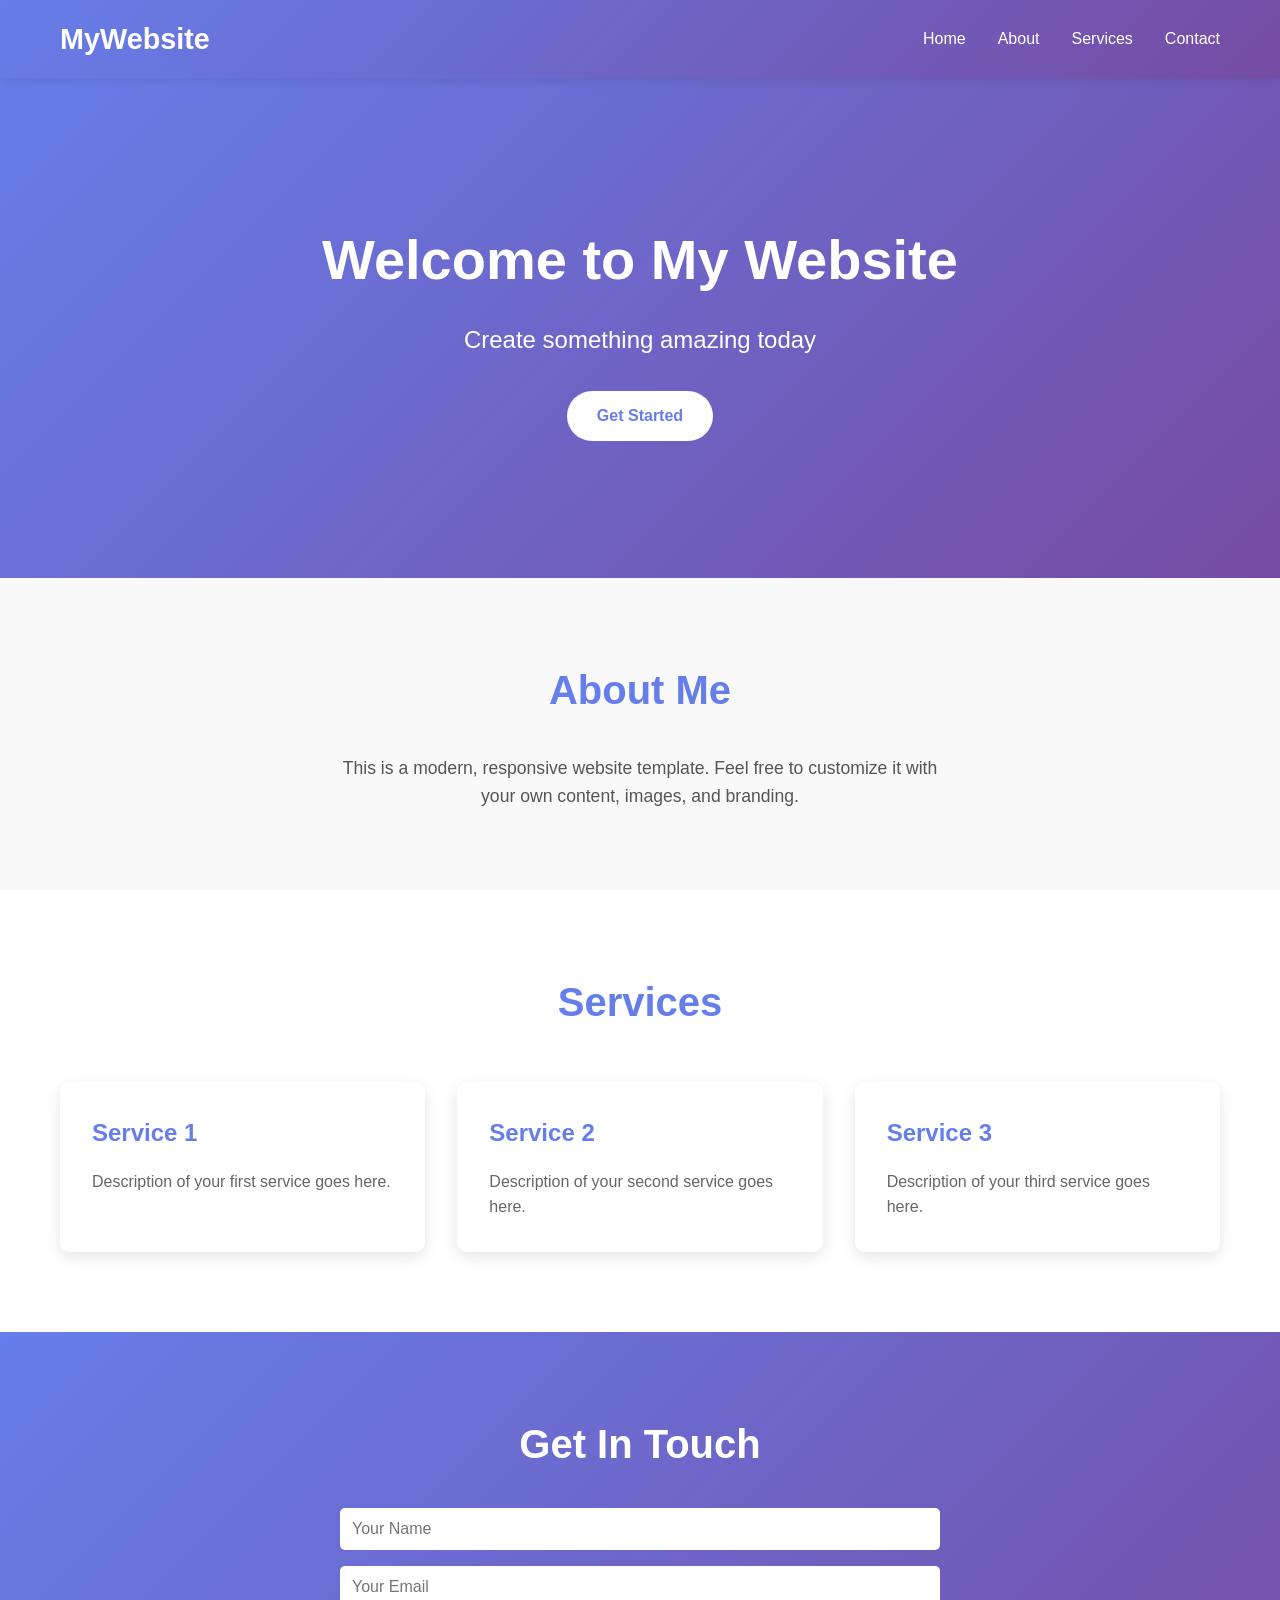
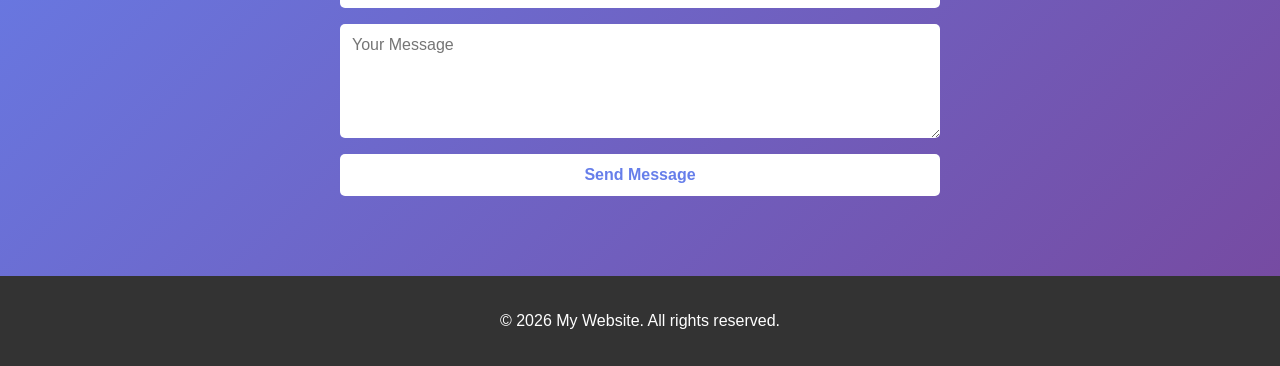
==== index.html @ 59b40aff "Initial commit: Add website files" ====
<!DOCTYPE html>
<html lang="en">
<head>
    <meta charset="UTF-8">
    <meta name="viewport" content="width=device-width, initial-scale=1.0">
    <title>Welcome to My Website</title>
    <link rel="stylesheet" href="style.css">
</head>
<body>
    <nav class="navbar">
        <div class="container">
            <div class="logo">MyWebsite</div>
            <ul class="nav-links">
                <li><a href="#home">Home</a></li>
                <li><a href="#about">About</a></li>
                <li><a href="#services">Services</a></li>
                <li><a href="#contact">Contact</a></li>
            </ul>
        </div>
    </nav>

    <section id="home" class="hero">
        <div class="hero-content">
            <h1>Welcome to My Website</h1>
            <p>Create something amazing today</p>
            <a href="#contact" class="cta-button">Get Started</a>
        </div>
    </section>

    <section id="about" class="about">
        <div class="container">
            <h2>About Me</h2>
            <p>This is a modern, responsive website template. Feel free to customize it with your own content, images, and branding.</p>
        </div>
    </section>

    <section id="services" class="services">
        <div class="container">
            <h2>Services</h2>
            <div class="services-grid">
                <div class="service-card">
                    <h3>Service 1</h3>
                    <p>Description of your first service goes here.</p>
                </div>
                <div class="service-card">
                    <h3>Service 2</h3>
                    <p>Description of your second service goes here.</p>
                </div>
                <div class="service-card">
                    <h3>Service 3</h3>
                    <p>Description of your third service goes here.</p>
                </div>
            </div>
        </div>
    </section>

    <section id="contact" class="contact">
        <div class="container">
            <h2>Get In Touch</h2>
            <form class="contact-form">
                <input type="text" placeholder="Your Name" required>
                <input type="email" placeholder="Your Email" required>
                <textarea placeholder="Your Message" rows="5" required></textarea>
                <button type="submit">Send Message</button>
            </form>
        </div>
    </section>

    <footer class="footer">
        <div class="container">
            <p>&copy; 2026 My Website. All rights reserved.</p>
        </div>
    </footer>
</body>
</html>
---- style.css ----
* {
    margin: 0;
    padding: 0;
    box-sizing: border-box;
}

body {
    font-family: 'Segoe UI', Tahoma, Geneva, Verdana, sans-serif;
    line-height: 1.6;
    color: #333;
}

.container {
    max-width: 1200px;
    margin: 0 auto;
    padding: 0 20px;
}

/* Navbar */
.navbar {
    background: linear-gradient(135deg, #667eea 0%, #764ba2 100%);
    color: white;
    padding: 1rem 0;
    position: sticky;
    top: 0;
    z-index: 100;
    box-shadow: 0 2px 10px rgba(0,0,0,0.1);
}

.navbar .container {
    display: flex;
    justify-content: space-between;
    align-items: center;
}

.logo {
    font-size: 1.8rem;
    font-weight: bold;
}

.nav-links {
    display: flex;
    list-style: none;
    gap: 2rem;
}

.nav-links a {
    color: white;
    text-decoration: none;
    transition: opacity 0.3s;
}

.nav-links a:hover {
    opacity: 0.8;
}

/* Hero Section */
.hero {
    background: linear-gradient(135deg, #667eea 0%, #764ba2 100%);
    color: white;
    padding: 100px 20px;
    text-align: center;
    min-height: 500px;
    display: flex;
    align-items: center;
    justify-content: center;
}

.hero-content h1 {
    font-size: 3.5rem;
    margin-bottom: 1rem;
    animation: fadeInDown 0.8s ease;
}

.hero-content p {
    font-size: 1.5rem;
    margin-bottom: 2rem;
    animation: fadeInUp 0.8s ease;
}

.cta-button {
    display: inline-block;
    background: white;
    color: #667eea;
    padding: 12px 30px;
    border-radius: 50px;
    text-decoration: none;
    font-weight: bold;
    transition: transform 0.3s, box-shadow 0.3s;
}

.cta-button:hover {
    transform: translateY(-3px);
    box-shadow: 0 10px 20px rgba(0,0,0,0.2);
}

/* About Section */
.about {
    padding: 80px 20px;
    background: #f9f9f9;
    text-align: center;
}

.about h2 {
    font-size: 2.5rem;
    margin-bottom: 2rem;
    color: #667eea;
}

.about p {
    font-size: 1.1rem;
    max-width: 600px;
    margin: 0 auto;
    color: #555;
}

/* Services Section */
.services {
    padding: 80px 20px;
}

.services h2 {
    font-size: 2.5rem;
    text-align: center;
    margin-bottom: 3rem;
    color: #667eea;
}

.services-grid {
    display: grid;
    grid-template-columns: repeat(auto-fit, minmax(300px, 1fr));
    gap: 2rem;
}

.service-card {
    background: white;
    padding: 2rem;
    border-radius: 10px;
    box-shadow: 0 5px 15px rgba(0,0,0,0.1);
    transition: transform 0.3s, box-shadow 0.3s;
}

.service-card:hover {
    transform: translateY(-10px);
    box-shadow: 0 15px 30px rgba(0,0,0,0.2);
}

.service-card h3 {
    color: #667eea;
    margin-bottom: 1rem;
    font-size: 1.5rem;
}

.service-card p {
    color: #666;
}

/* Contact Section */
.contact {
    background: linear-gradient(135deg, #667eea 0%, #764ba2 100%);
    color: white;
    padding: 80px 20px;
    text-align: center;
}

.contact h2 {
    font-size: 2.5rem;
    margin-bottom: 2rem;
}

.contact-form {
    max-width: 600px;
    margin: 0 auto;
    display: flex;
    flex-direction: column;
    gap: 1rem;
}

.contact-form input,
.contact-form textarea {
    padding: 12px;
    border: none;
    border-radius: 5px;
    font-size: 1rem;
    font-family: inherit;
}

.contact-form button {
    background: white;
    color: #667eea;
    padding: 12px;
    border: none;
    border-radius: 5px;
    font-size: 1rem;
    font-weight: bold;
    cursor: pointer;
    transition: transform 0.3s, box-shadow 0.3s;
}

.contact-form button:hover {
    transform: scale(1.05);
    box-shadow: 0 5px 15px rgba(0,0,0,0.2);
}

/* Footer */
.footer {
    background: #333;
    color: white;
    text-align: center;
    padding: 2rem 0;
}

/* Animations */
@keyframes fadeInDown {
    from {
        opacity: 0;
        transform: translateY(-20px);
    }
    to {
        opacity: 1;
        transform: translateY(0);
    }
}

@keyframes fadeInUp {
    from {
        opacity: 0;
        transform: translateY(20px);
    }
    to {
        opacity: 1;
        transform: translateY(0);
    }
}

/* Responsive Design */
@media (max-width: 768px) {
    .hero-content h1 {
        font-size: 2rem;
    }

    .nav-links {
        gap: 1rem;
        font-size: 0.9rem;
    }

    .services-grid {
        grid-template-columns: 1fr;
    }
}
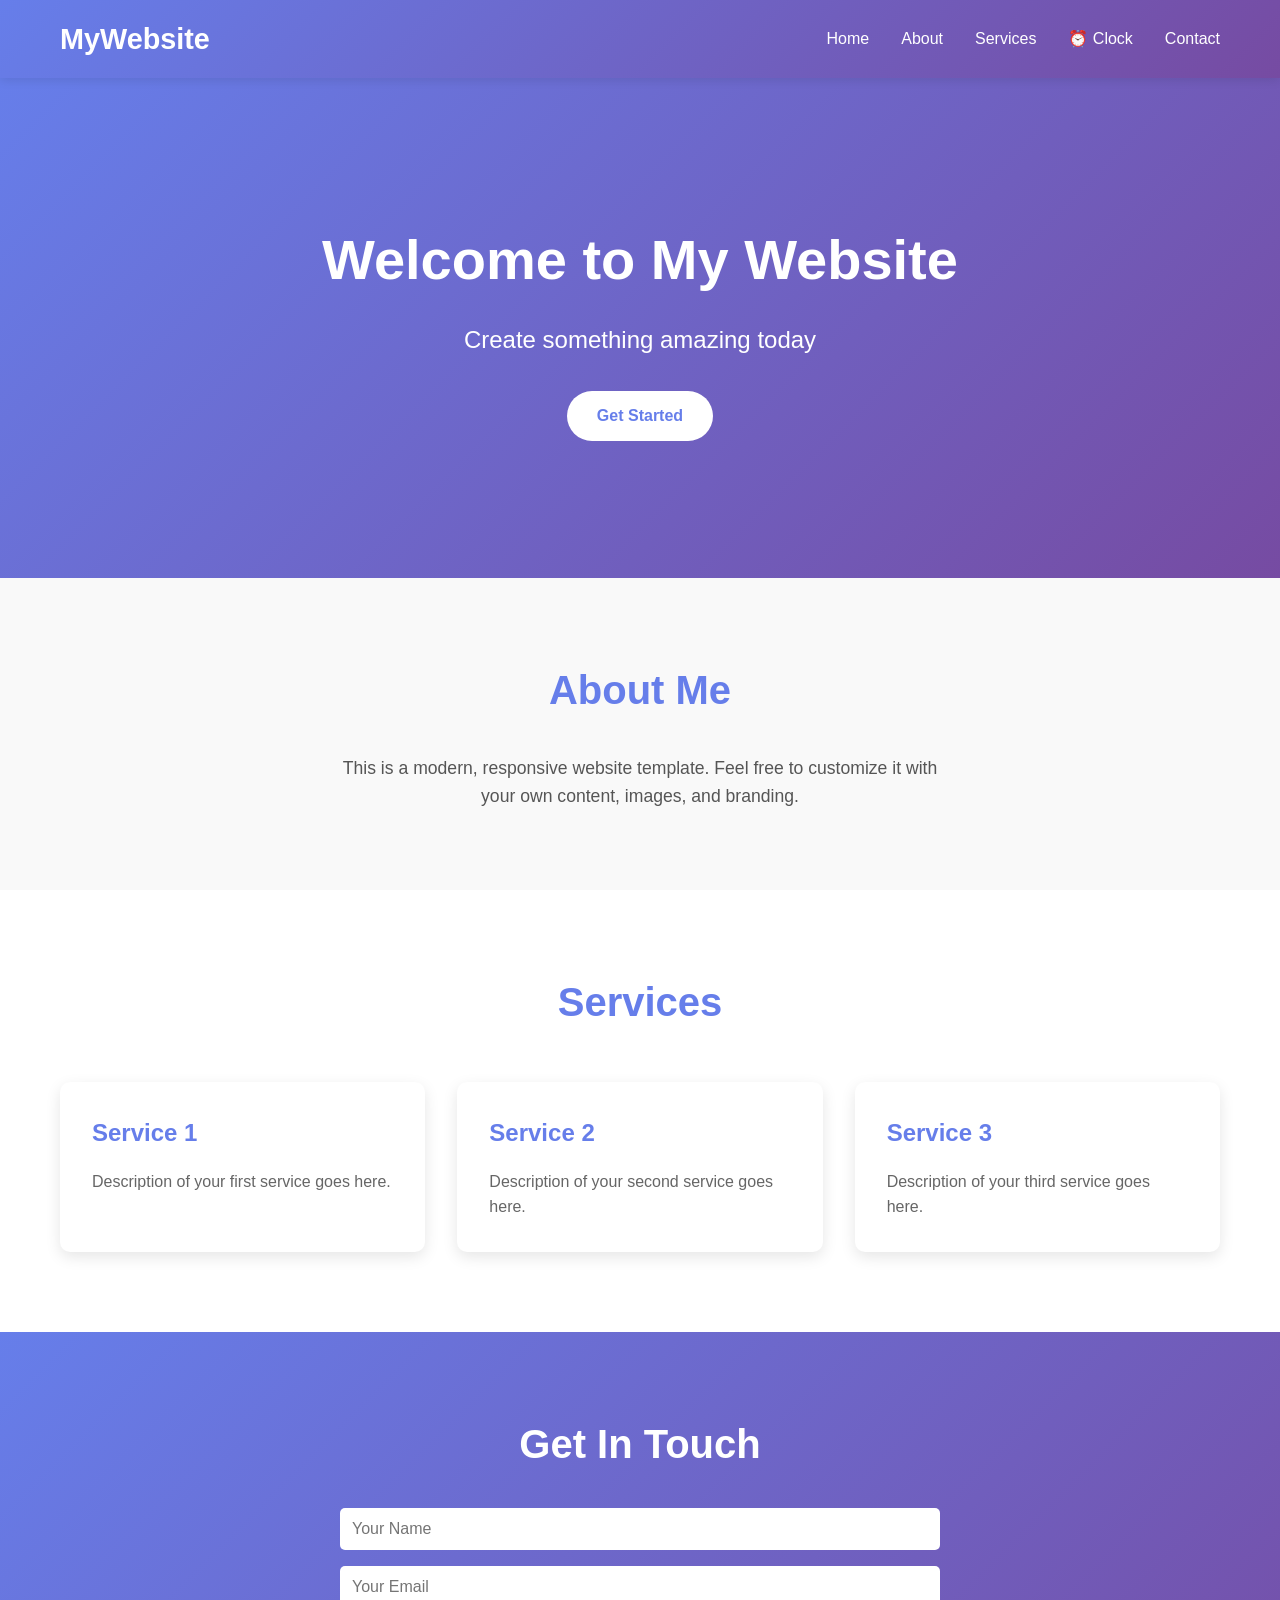
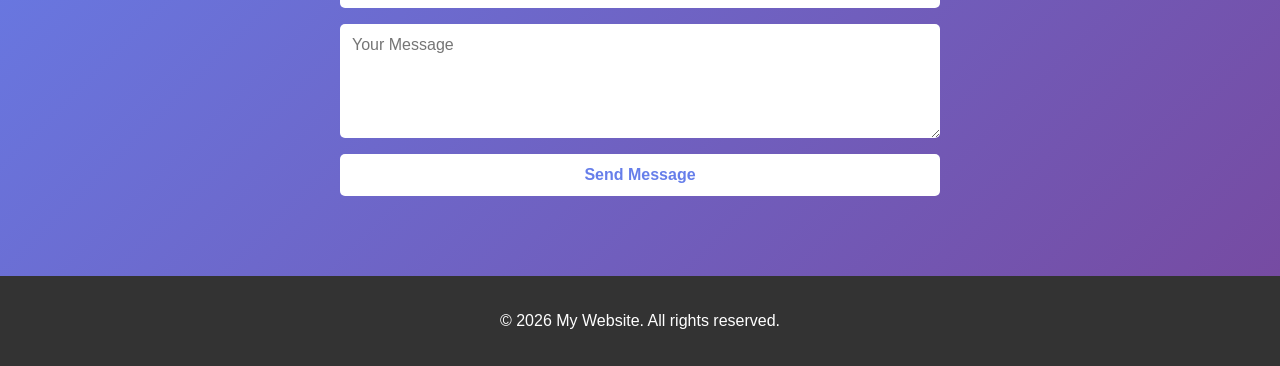
==== commit 3b56166a: "Add digital clock with multiple timezones and update homepage" ====
--- a/index.html
+++ b/index.html
@@ -14,6 +14,7 @@
                 <li><a href="#home">Home</a></li>
                 <li><a href="#about">About</a></li>
                 <li><a href="#services">Services</a></li>
+                <li><a href="clock.html">⏰ Clock</a></li>
                 <li><a href="#contact">Contact</a></li>
             </ul>
         </div>
@@ -72,4 +73,4 @@
         </div>
     </footer>
 </body>
-</html>+</html>
